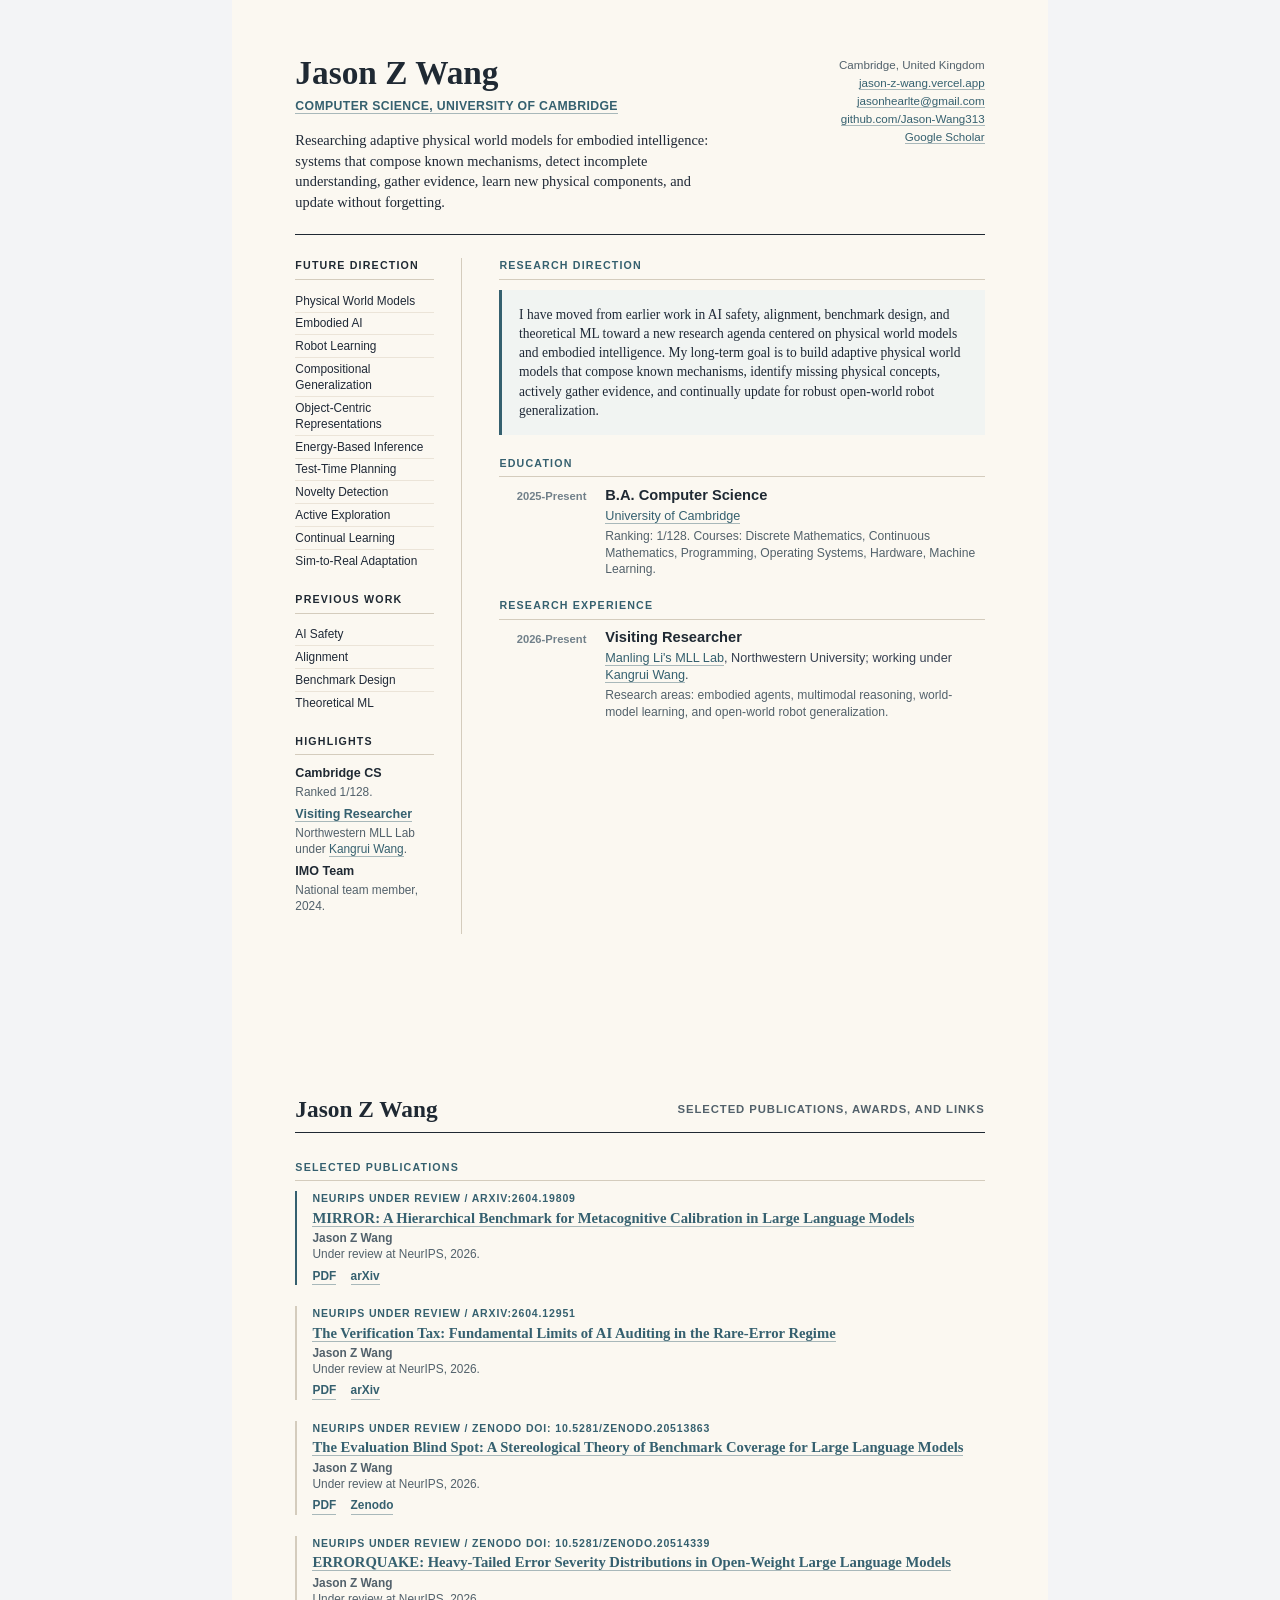
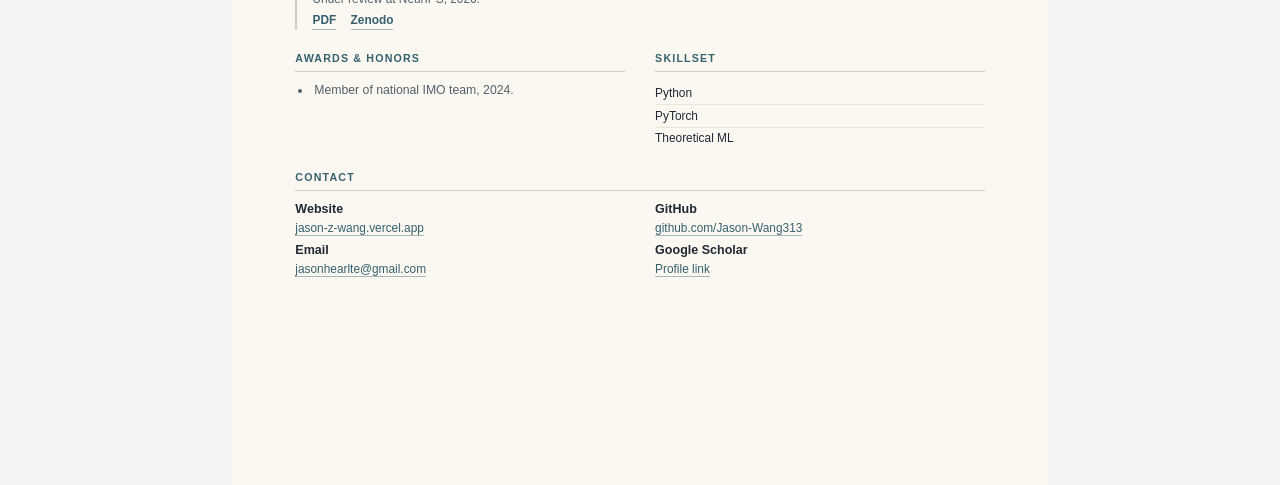
==== cv-pdf.html @ c8a4a0e2 "Add printable CV page" ====
<!DOCTYPE html>
<html lang="en">
<head>
  <meta charset="UTF-8" />
  <meta name="viewport" content="width=device-width, initial-scale=1.0" />
  <title>Jason Z Wang - PDF CV</title>
  <style>
    :root {
      --ink: #1f2933;
      --muted: #52616b;
      --quiet: #71808a;
      --line: #d4ccbd;
      --soft-line: #ebe4d8;
      --accent: #35606f;
      --accent-soft: #f1f4f2;
      --paper: #fbf8f1;
    }

    @page {
      size: Letter;
      margin: 0;
    }

    * {
      box-sizing: border-box;
    }

    html,
    body {
      margin: 0;
      background: #f3f4f6;
      color: var(--ink);
      font-family: Arial, Helvetica, sans-serif;
      font-size: 10.3pt;
      line-height: 1.36;
    }

    body {
      -webkit-print-color-adjust: exact;
      print-color-adjust: exact;
    }

    a {
      color: var(--accent);
      text-decoration: none;
      border-bottom: 0.45pt solid rgba(53, 96, 111, 0.42);
    }

    .sheet {
      width: 8.5in;
      height: 10.86in;
      margin: 0 auto;
      padding: 0.58in 0.66in 0.54in;
      background: var(--paper);
      overflow: hidden;
    }

    .masthead {
      display: grid;
      grid-template-columns: 1fr 61mm;
      gap: 12mm;
      align-items: start;
      padding-bottom: 5.8mm;
      border-bottom: 1.35pt solid var(--ink);
    }

    .name {
      margin: 0 0 2.4mm;
      font-family: Georgia, "Times New Roman", serif;
      font-size: 25pt;
      font-weight: 700;
      letter-spacing: 0;
      line-height: 1;
    }

    .subtitle {
      color: var(--accent);
      font-size: 9.2pt;
      font-weight: 700;
      letter-spacing: 0.03em;
      text-transform: uppercase;
      margin-bottom: 4.1mm;
    }

    .summary {
      max-width: 118mm;
      margin: 0;
      color: #1f2937;
      font-family: Georgia, "Times New Roman", serif;
      font-size: 10.8pt;
      line-height: 1.42;
    }

    .contact {
      color: var(--muted);
      font-size: 8.7pt;
      line-height: 1.55;
      text-align: right;
    }

    .grid {
      display: grid;
      grid-template-columns: 44mm 1fr;
      gap: 10mm;
      margin-top: 6.2mm;
    }

    .side {
      border-right: 0.8pt solid var(--line);
      padding-right: 7mm;
    }

    .section {
      margin: 0 0 5.4mm;
    }

    .section.tight {
      margin-bottom: 4.7mm;
    }

    .section-title {
      margin: 0 0 2.6mm;
      padding-bottom: 1.6mm;
      border-bottom: 0.8pt solid var(--line);
      color: var(--accent);
      font-size: 8pt;
      font-weight: 800;
      letter-spacing: 0.11em;
      text-transform: uppercase;
    }

    .side .section-title {
      color: var(--ink);
    }

    .tag-list,
    .plain-list {
      list-style: none;
      margin: 0;
      padding: 0;
    }

    .tag-list li {
      display: block;
      padding: 0.75mm 0;
      border-bottom: 0.45pt solid var(--soft-line);
      color: #1f2937;
      font-size: 8.9pt;
    }

    .tag-list li:last-child,
    .plain-list li:last-child {
      border-bottom: 0;
    }

    .plain-list li {
      margin: 0 0 1.65mm;
      color: var(--muted);
      font-size: 8.9pt;
    }

    .plain-list strong {
      display: block;
      color: var(--ink);
      font-size: 9.4pt;
      margin-bottom: 0.4mm;
    }

    .callout {
      padding: 4mm 4.4mm;
      border-left: 2.3pt solid var(--accent);
      background: var(--accent-soft);
    }

    .callout p {
      margin: 0;
      color: #1f2937;
      font-family: Georgia, "Times New Roman", serif;
      font-size: 10.15pt;
      line-height: 1.42;
    }

    .entry {
      display: grid;
      grid-template-columns: 23mm 1fr;
      gap: 5mm;
      margin-bottom: 5.2mm;
      break-inside: avoid;
      page-break-inside: avoid;
    }

    .date {
      color: var(--quiet);
      font-size: 8.4pt;
      font-weight: 700;
      text-align: right;
      padding-top: 0.55mm;
      white-space: nowrap;
    }

    .role {
      margin: 0 0 0.8mm;
      color: var(--ink);
      font-size: 11pt;
      font-weight: 800;
      line-height: 1.22;
    }

    .place {
      margin: 0 0 1mm;
      color: #374151;
      font-size: 9.5pt;
      line-height: 1.31;
    }

    .desc {
      margin: 0;
      color: var(--muted);
      font-size: 9.1pt;
      line-height: 1.36;
    }

    .pub {
      position: relative;
      margin-bottom: 5.4mm;
      padding-left: 4mm;
      border-left: 1.5pt solid var(--line);
      break-inside: avoid;
      page-break-inside: avoid;
    }

    .pub.featured {
      border-left-color: var(--accent);
    }

    .pub-label {
      margin: 0 0 0.9mm;
      color: var(--accent);
      font-size: 7.9pt;
      font-weight: 800;
      letter-spacing: 0.08em;
      text-transform: uppercase;
    }

    .pub-title {
      margin: 0 0 1.1mm;
      color: var(--ink);
      font-family: Georgia, "Times New Roman", serif;
      font-size: 11pt;
      font-weight: 700;
      line-height: 1.25;
    }

    .authors,
    .venue,
    .links {
      color: var(--muted);
      font-size: 8.9pt;
      line-height: 1.34;
    }

    .links {
      margin-top: 1.5mm;
      display: flex;
      gap: 3.8mm;
      flex-wrap: wrap;
      font-weight: 700;
    }

    .award-list {
      margin: 0;
      padding-left: 4.5mm;
      color: var(--muted);
      font-size: 9.2pt;
    }

    .award-list li {
      margin-bottom: 2mm;
      padding-left: 0.5mm;
    }

    .page-kicker {
      display: flex;
      align-items: center;
      justify-content: space-between;
      gap: 8mm;
      margin-bottom: 7mm;
      padding-bottom: 2.8mm;
      border-bottom: 1.1pt solid var(--ink);
    }

    .page-kicker h1 {
      margin: 0;
      font-family: Georgia, "Times New Roman", serif;
      font-size: 17.5pt;
      line-height: 1;
    }

    .page-kicker span {
      color: var(--muted);
      font-size: 8.5pt;
      font-weight: 700;
      letter-spacing: 0.08em;
      text-transform: uppercase;
    }

    .two-col {
      display: grid;
      grid-template-columns: 1fr 1fr;
      gap: 8mm;
    }

    @media print {
      html,
      body {
        background: white;
      }

      .sheet {
        margin: 0;
      }
    }
  </style>
</head>
<body>
  <article class="sheet">
    <header class="masthead">
      <div>
        <h1 class="name">Jason Z Wang</h1>
        <div class="subtitle"><a href="https://www.undergraduate.study.cam.ac.uk/courses/computer-science-ba-hons-meng">Computer Science, University of Cambridge</a></div>
        <p class="summary">
          Researching adaptive physical world models for embodied intelligence: systems that compose known mechanisms, detect incomplete understanding, gather evidence, learn new physical components, and update without forgetting.
        </p>
      </div>
      <div class="contact">
        Cambridge, United Kingdom<br />
        <a href="https://jason-z-wang.vercel.app">jason-z-wang.vercel.app</a><br />
        <a href="mailto:jasonhearlte@gmail.com">jasonhearlte@gmail.com</a><br />
        <a href="https://github.com/Jason-Wang313">github.com/Jason-Wang313</a><br />
        <a href="https://scholar.google.co.uk/citations?user=YOpva8IAAAAJ&amp;hl=en">Google Scholar</a>
      </div>
    </header>

    <div class="grid">
      <aside class="side">
        <section class="section">
          <h2 class="section-title">Future Direction</h2>
          <ul class="tag-list">
            <li>Physical World Models</li>
            <li>Embodied AI</li>
            <li>Robot Learning</li>
            <li>Compositional Generalization</li>
            <li>Object-Centric Representations</li>
            <li>Energy-Based Inference</li>
            <li>Test-Time Planning</li>
            <li>Novelty Detection</li>
            <li>Active Exploration</li>
            <li>Continual Learning</li>
            <li>Sim-to-Real Adaptation</li>
          </ul>
        </section>

        <section class="section">
          <h2 class="section-title">Previous Work</h2>
          <ul class="tag-list">
            <li>AI Safety</li>
            <li>Alignment</li>
            <li>Benchmark Design</li>
            <li>Theoretical ML</li>
          </ul>
        </section>

        <section class="section">
          <h2 class="section-title">Highlights</h2>
          <ul class="plain-list">
            <li><strong>Cambridge CS</strong>Ranked 1/128.</li>
            <li><strong><a href="https://www.mll.lab.northwestern.edu/">Visiting Researcher</a></strong>Northwestern MLL Lab under <a href="https://jameskrw.github.io/">Kangrui Wang</a>.</li>
            <li><strong>IMO Team</strong>National team member, 2024.</li>
          </ul>
        </section>

      </aside>

      <main>
        <section class="section">
          <h2 class="section-title">Research Direction</h2>
          <div class="callout">
            <p>
              I have moved from earlier work in AI safety, alignment, benchmark design, and theoretical ML toward a new research agenda centered on physical world models and embodied intelligence. My long-term goal is to build adaptive physical world models that compose known mechanisms, identify missing physical concepts, actively gather evidence, and continually update for robust open-world robot generalization.
            </p>
          </div>
        </section>

        <section class="section">
          <h2 class="section-title">Education</h2>
          <div class="entry">
            <div class="date">2025-Present</div>
            <div>
              <p class="role">B.A. Computer Science</p>
              <p class="place"><a href="https://www.undergraduate.study.cam.ac.uk/?ucam-ref=global-header">University of Cambridge</a></p>
              <p class="desc">Ranking: 1/128. Courses: Discrete Mathematics, Continuous Mathematics, Programming, Operating Systems, Hardware, Machine Learning.</p>
            </div>
          </div>
        </section>

        <section class="section">
          <h2 class="section-title">Research Experience</h2>
          <div class="entry">
            <div class="date">2026-Present</div>
            <div>
              <p class="role">Visiting Researcher</p>
              <p class="place"><a href="https://www.mll.lab.northwestern.edu/">Manling Li's MLL Lab</a>, Northwestern University; working under <a href="https://jameskrw.github.io/">Kangrui Wang</a>.</p>
              <p class="desc">Research areas: embodied agents, multimodal reasoning, world-model learning, and open-world robot generalization.</p>
            </div>
          </div>
        </section>
      </main>
    </div>
  </article>

  <article class="sheet">
    <header class="page-kicker">
      <h1>Jason Z Wang</h1>
      <span>Selected Publications, Awards, and Links</span>
    </header>

    <section class="section">
      <h2 class="section-title">Selected Publications</h2>

      <article class="pub featured">
        <p class="pub-label">NeurIPS under review / arXiv:2604.19809</p>
        <p class="pub-title"><a href="https://arxiv.org/pdf/2604.19809">MIRROR: A Hierarchical Benchmark for Metacognitive Calibration in Large Language Models</a></p>
        <div class="authors"><strong>Jason Z Wang</strong></div>
        <div class="venue">Under review at NeurIPS, 2026.</div>
        <div class="links">
          <a href="https://arxiv.org/pdf/2604.19809">PDF</a>
          <a href="https://arxiv.org/abs/2604.19809">arXiv</a>
        </div>
      </article>

      <article class="pub">
        <p class="pub-label">NeurIPS under review / arXiv:2604.12951</p>
        <p class="pub-title"><a href="https://arxiv.org/pdf/2604.12951">The Verification Tax: Fundamental Limits of AI Auditing in the Rare-Error Regime</a></p>
        <div class="authors"><strong>Jason Z Wang</strong></div>
        <div class="venue">Under review at NeurIPS, 2026.</div>
        <div class="links">
          <a href="https://arxiv.org/pdf/2604.12951">PDF</a>
          <a href="https://arxiv.org/abs/2604.12951">arXiv</a>
        </div>
      </article>

      <article class="pub">
        <p class="pub-label">NeurIPS under review / Zenodo DOI: 10.5281/zenodo.20513863</p>
        <p class="pub-title"><a href="https://zenodo.org/records/20513863/preview/stereology.pdf?include_deleted=0">The Evaluation Blind Spot: A Stereological Theory of Benchmark Coverage for Large Language Models</a></p>
        <div class="authors"><strong>Jason Z Wang</strong></div>
        <div class="venue">Under review at NeurIPS, 2026.</div>
        <div class="links">
          <a href="https://zenodo.org/records/20513863/preview/stereology.pdf?include_deleted=0">PDF</a>
          <a href="https://zenodo.org/records/20513863">Zenodo</a>
        </div>
      </article>

      <article class="pub">
        <p class="pub-label">NeurIPS under review / Zenodo DOI: 10.5281/zenodo.20514339</p>
        <p class="pub-title"><a href="https://zenodo.org/records/20514339/preview/errorquake.pdf?include_deleted=0">ERRORQUAKE: Heavy-Tailed Error Severity Distributions in Open-Weight Large Language Models</a></p>
        <div class="authors"><strong>Jason Z Wang</strong></div>
        <div class="venue">Under review at NeurIPS, 2026.</div>
        <div class="links">
          <a href="https://zenodo.org/records/20514339/preview/errorquake.pdf?include_deleted=0">PDF</a>
          <a href="https://zenodo.org/records/20514339">Zenodo</a>
        </div>
      </article>
    </section>

    <div class="two-col">
      <section class="section">
        <h2 class="section-title">Awards &amp; Honors</h2>
        <ul class="award-list">
          <li>Member of national IMO team, 2024.</li>
        </ul>
      </section>

      <section class="section">
        <h2 class="section-title">SKILLSET</h2>
        <ul class="tag-list">
          <li>Python</li>
          <li>PyTorch</li>
          <li>Theoretical ML</li>
        </ul>
      </section>
    </div>

    <section class="section">
      <h2 class="section-title">Contact</h2>
      <div class="two-col">
        <ul class="plain-list">
          <li><strong>Website</strong><a href="https://jason-z-wang.vercel.app">jason-z-wang.vercel.app</a></li>
          <li><strong>Email</strong><a href="mailto:jasonhearlte@gmail.com">jasonhearlte@gmail.com</a></li>
        </ul>
        <ul class="plain-list">
          <li><strong>GitHub</strong><a href="https://github.com/Jason-Wang313">github.com/Jason-Wang313</a></li>
          <li><strong>Google Scholar</strong><a href="https://scholar.google.co.uk/citations?user=YOpva8IAAAAJ&amp;hl=en">Profile link</a></li>
        </ul>
      </div>
    </section>

  </article>
</body>
</html>
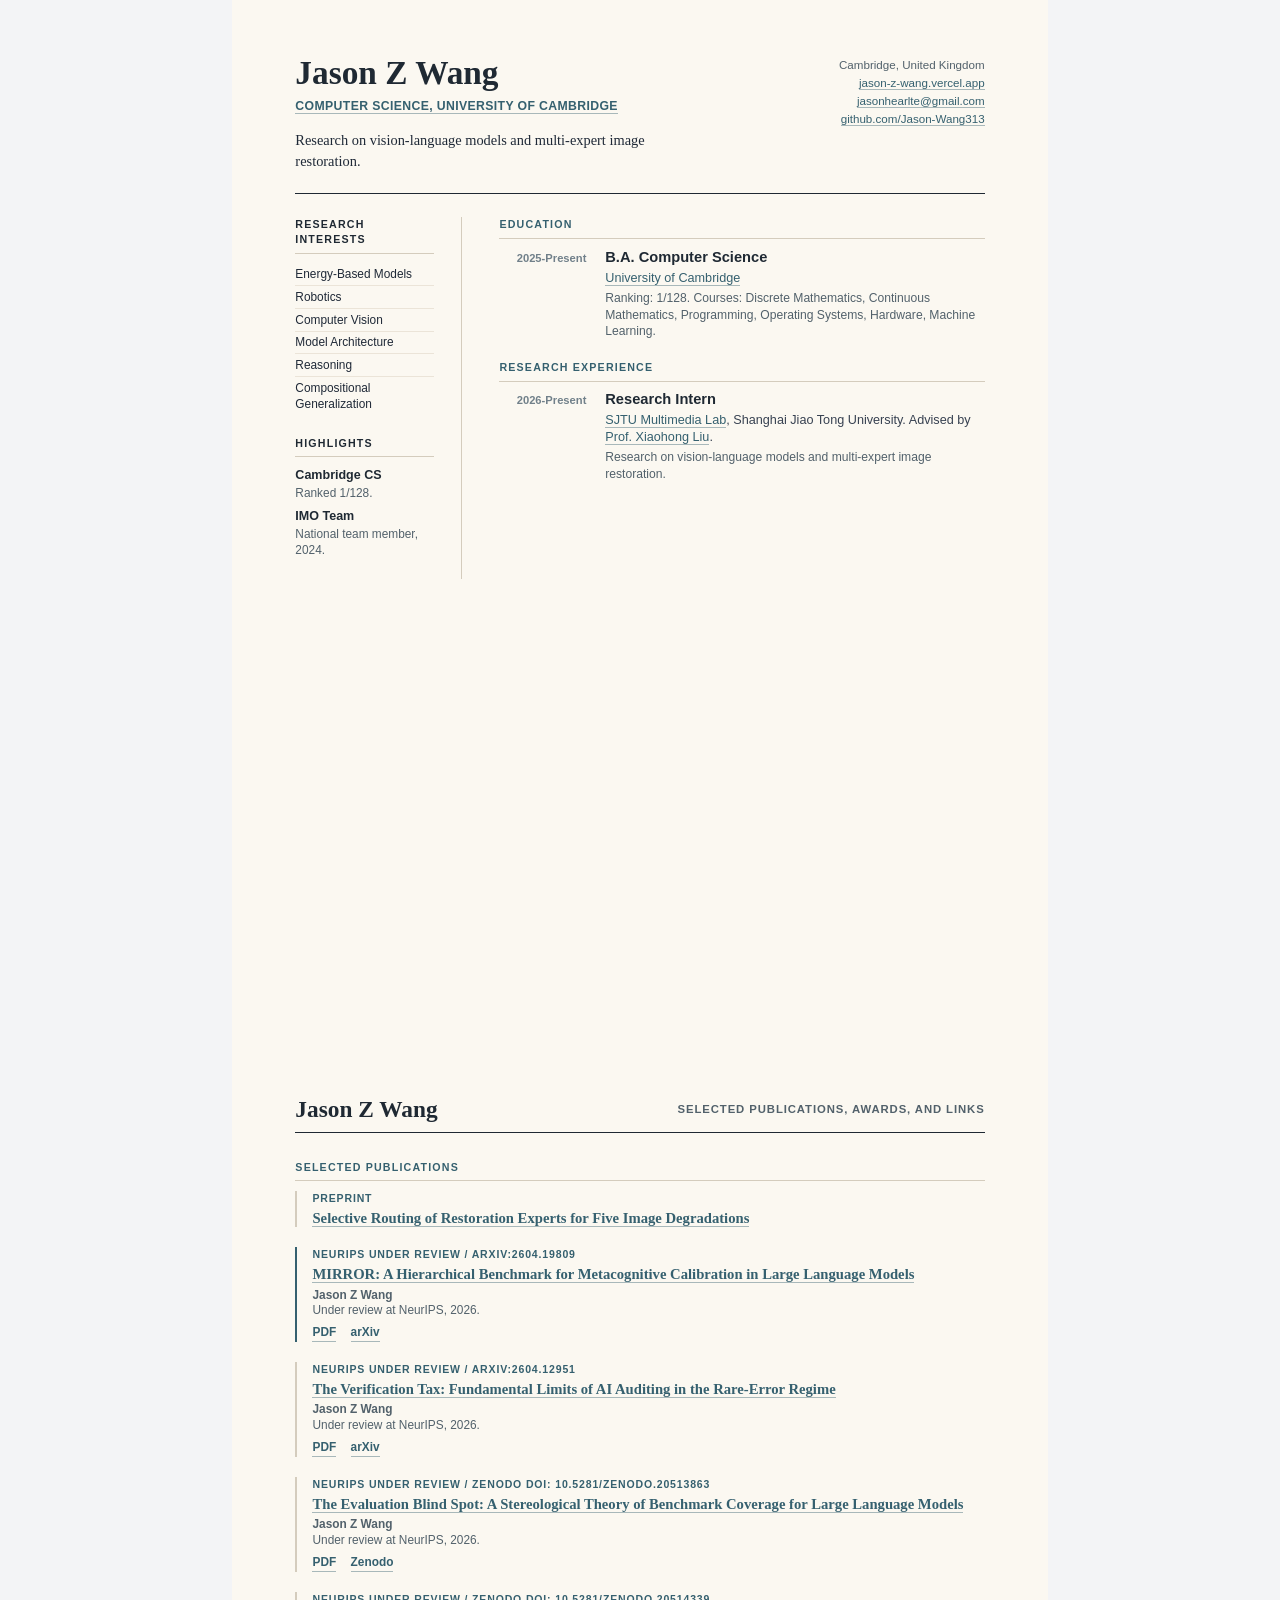
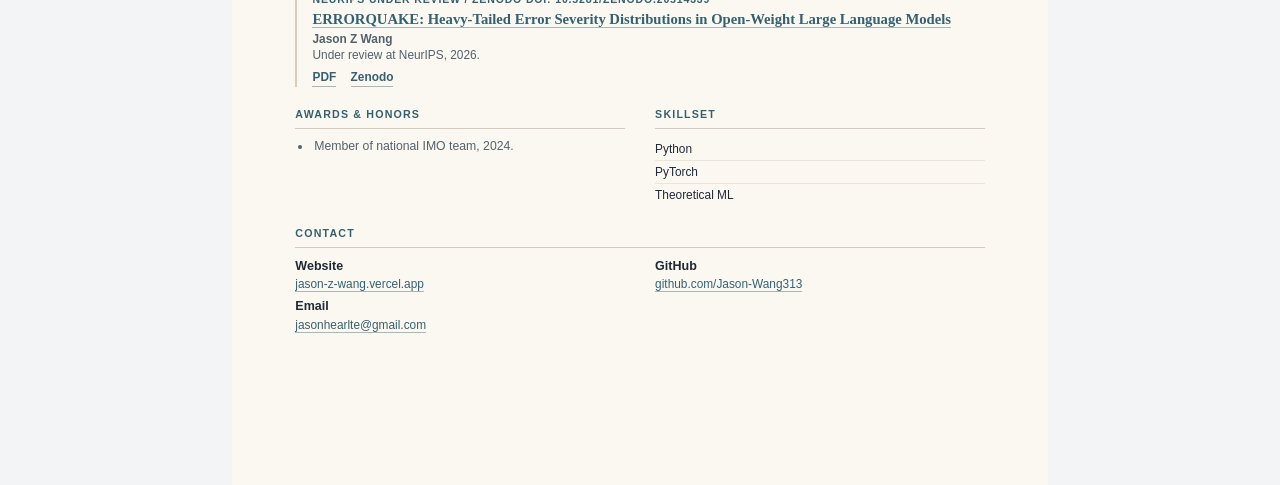
==== commit be2f6fe1: "Update research profile and add restoration preprint" ====
--- a/cv-pdf.html
+++ b/cv-pdf.html
@@ -328,45 +328,27 @@
       <div>
         <h1 class="name">Jason Z Wang</h1>
         <div class="subtitle"><a href="https://www.undergraduate.study.cam.ac.uk/courses/computer-science-ba-hons-meng">Computer Science, University of Cambridge</a></div>
-        <p class="summary">
-          Researching adaptive physical world models for embodied intelligence: systems that compose known mechanisms, detect incomplete understanding, gather evidence, learn new physical components, and update without forgetting.
-        </p>
+        <p class="summary">Research on vision-language models and multi-expert image restoration.</p>
       </div>
       <div class="contact">
         Cambridge, United Kingdom<br />
         <a href="https://jason-z-wang.vercel.app">jason-z-wang.vercel.app</a><br />
         <a href="mailto:jasonhearlte@gmail.com">jasonhearlte@gmail.com</a><br />
         <a href="https://github.com/Jason-Wang313">github.com/Jason-Wang313</a><br />
-        <a href="https://scholar.google.co.uk/citations?user=YOpva8IAAAAJ&amp;hl=en">Google Scholar</a>
       </div>
     </header>
 
     <div class="grid">
       <aside class="side">
-        <section class="section">
-          <h2 class="section-title">Future Direction</h2>
+                <section class="section">
+          <h2 class="section-title">Research Interests</h2>
           <ul class="tag-list">
-            <li>Physical World Models</li>
-            <li>Embodied AI</li>
-            <li>Robot Learning</li>
+            <li>Energy-Based Models</li>
+            <li>Robotics</li>
+            <li>Computer Vision</li>
+            <li>Model Architecture</li>
+            <li>Reasoning</li>
             <li>Compositional Generalization</li>
-            <li>Object-Centric Representations</li>
-            <li>Energy-Based Inference</li>
-            <li>Test-Time Planning</li>
-            <li>Novelty Detection</li>
-            <li>Active Exploration</li>
-            <li>Continual Learning</li>
-            <li>Sim-to-Real Adaptation</li>
-          </ul>
-        </section>
-
-        <section class="section">
-          <h2 class="section-title">Previous Work</h2>
-          <ul class="tag-list">
-            <li>AI Safety</li>
-            <li>Alignment</li>
-            <li>Benchmark Design</li>
-            <li>Theoretical ML</li>
           </ul>
         </section>
 
@@ -374,7 +356,6 @@
           <h2 class="section-title">Highlights</h2>
           <ul class="plain-list">
             <li><strong>Cambridge CS</strong>Ranked 1/128.</li>
-            <li><strong><a href="https://www.mll.lab.northwestern.edu/">Visiting Researcher</a></strong>Northwestern MLL Lab under <a href="https://jameskrw.github.io/">Kangrui Wang</a>.</li>
             <li><strong>IMO Team</strong>National team member, 2024.</li>
           </ul>
         </section>
@@ -382,14 +363,6 @@
       </aside>
 
       <main>
-        <section class="section">
-          <h2 class="section-title">Research Direction</h2>
-          <div class="callout">
-            <p>
-              I have moved from earlier work in AI safety, alignment, benchmark design, and theoretical ML toward a new research agenda centered on physical world models and embodied intelligence. My long-term goal is to build adaptive physical world models that compose known mechanisms, identify missing physical concepts, actively gather evidence, and continually update for robust open-world robot generalization.
-            </p>
-          </div>
-        </section>
 
         <section class="section">
           <h2 class="section-title">Education</h2>
@@ -408,9 +381,9 @@
           <div class="entry">
             <div class="date">2026-Present</div>
             <div>
-              <p class="role">Visiting Researcher</p>
-              <p class="place"><a href="https://www.mll.lab.northwestern.edu/">Manling Li's MLL Lab</a>, Northwestern University; working under <a href="https://jameskrw.github.io/">Kangrui Wang</a>.</p>
-              <p class="desc">Research areas: embodied agents, multimodal reasoning, world-model learning, and open-world robot generalization.</p>
+              <p class="role">Research Intern</p>
+              <p class="place"><a href="https://multimedia.sjtu.edu.cn/">SJTU Multimedia Lab</a>, Shanghai Jiao Tong University. Advised by <a href="https://jhc.sjtu.edu.cn/~xiaohongliu/">Prof. Xiaohong Liu</a>.</p>
+              <p class="desc">Research on vision-language models and multi-expert image restoration.</p>
             </div>
           </div>
         </section>
@@ -426,6 +399,10 @@
 
     <section class="section">
       <h2 class="section-title">Selected Publications</h2>
+          <article class="pub">
+            <p class="pub-label">Preprint</p>
+            <p class="pub-title"><a href="papers/selective-routing-image-restoration.pdf">Selective Routing of Restoration Experts for Five Image Degradations</a></p>
+          </article>
 
       <article class="pub featured">
         <p class="pub-label">NeurIPS under review / arXiv:2604.19809</p>
@@ -499,7 +476,6 @@
         </ul>
         <ul class="plain-list">
           <li><strong>GitHub</strong><a href="https://github.com/Jason-Wang313">github.com/Jason-Wang313</a></li>
-          <li><strong>Google Scholar</strong><a href="https://scholar.google.co.uk/citations?user=YOpva8IAAAAJ&amp;hl=en">Profile link</a></li>
         </ul>
       </div>
     </section>
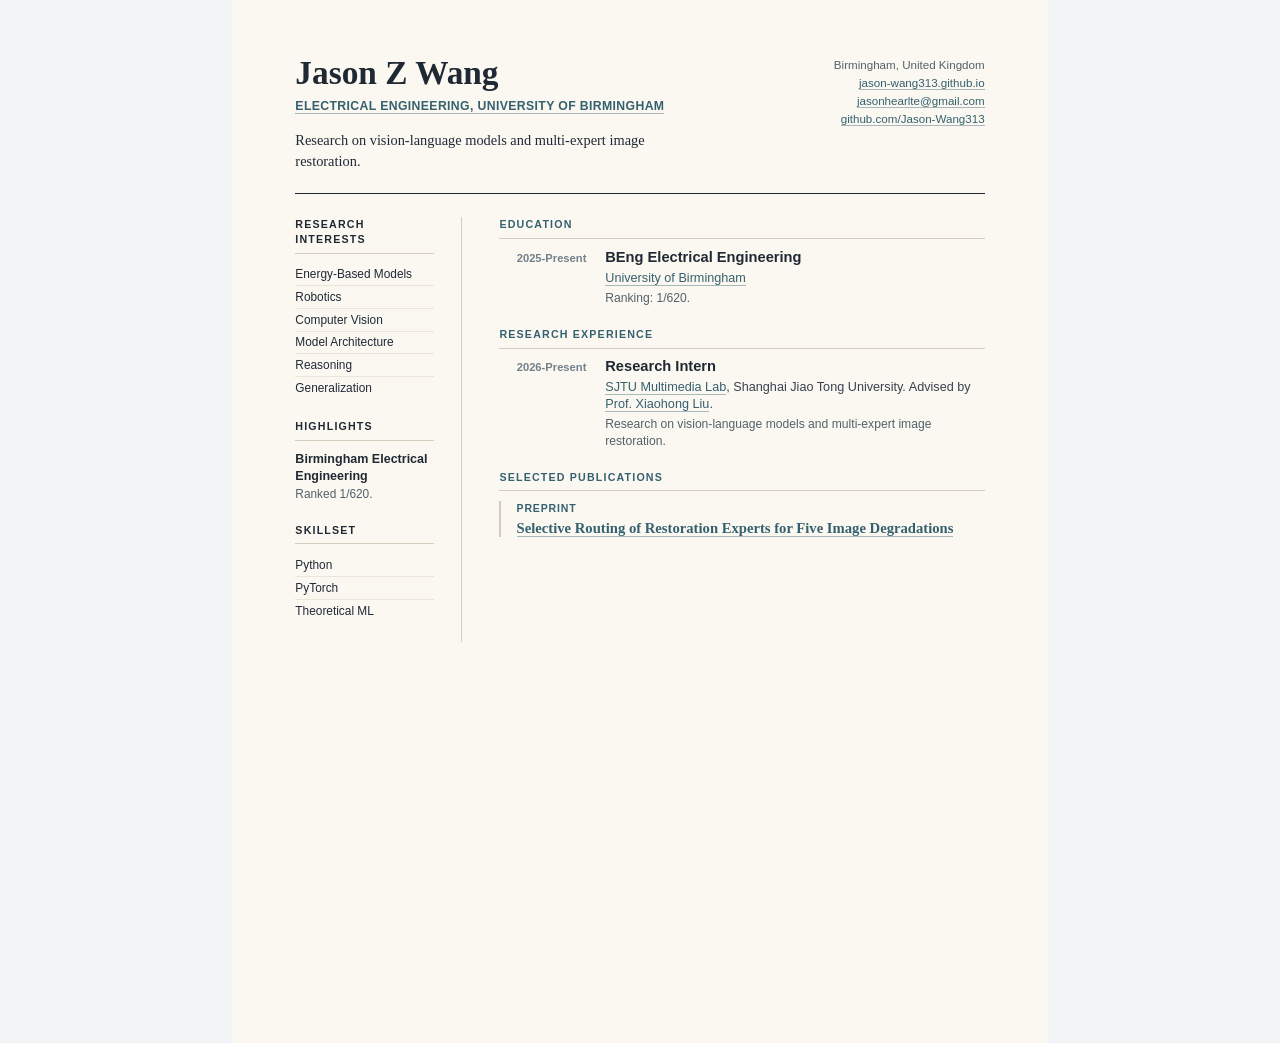
==== commit b2a01a8a: "Correct Birmingham affiliation and simplify publications" ====
--- a/cv-pdf.html
+++ b/cv-pdf.html
@@ -327,12 +327,12 @@
     <header class="masthead">
       <div>
         <h1 class="name">Jason Z Wang</h1>
-        <div class="subtitle"><a href="https://www.undergraduate.study.cam.ac.uk/courses/computer-science-ba-hons-meng">Computer Science, University of Cambridge</a></div>
+        <div class="subtitle"><a href="https://www.birmingham.ac.uk/study/undergraduate/subjects/electronic-electrical-and-systems-engineering-courses/electronic-electrical-engineering-beng">Electrical Engineering, University of Birmingham</a></div>
         <p class="summary">Research on vision-language models and multi-expert image restoration.</p>
       </div>
       <div class="contact">
-        Cambridge, United Kingdom<br />
-        <a href="https://jason-z-wang.vercel.app">jason-z-wang.vercel.app</a><br />
+        Birmingham, United Kingdom<br />
+        <a href="https://jason-wang313.github.io">jason-wang313.github.io</a><br />
         <a href="mailto:jasonhearlte@gmail.com">jasonhearlte@gmail.com</a><br />
         <a href="https://github.com/Jason-Wang313">github.com/Jason-Wang313</a><br />
       </div>
@@ -348,18 +348,25 @@
             <li>Computer Vision</li>
             <li>Model Architecture</li>
             <li>Reasoning</li>
-            <li>Compositional Generalization</li>
+            <li>Generalization</li>
           </ul>
         </section>
 
         <section class="section">
           <h2 class="section-title">Highlights</h2>
           <ul class="plain-list">
-            <li><strong>Cambridge CS</strong>Ranked 1/128.</li>
-            <li><strong>IMO Team</strong>National team member, 2024.</li>
+            <li><strong>Birmingham Electrical Engineering</strong>Ranked 1/620.</li>
           </ul>
         </section>
 
+        <section class="section">
+          <h2 class="section-title">Skillset</h2>
+          <ul class="tag-list">
+            <li>Python</li>
+            <li>PyTorch</li>
+            <li>Theoretical ML</li>
+          </ul>
+        </section>
       </aside>
 
       <main>
@@ -369,9 +376,9 @@
           <div class="entry">
             <div class="date">2025-Present</div>
             <div>
-              <p class="role">B.A. Computer Science</p>
-              <p class="place"><a href="https://www.undergraduate.study.cam.ac.uk/?ucam-ref=global-header">University of Cambridge</a></p>
-              <p class="desc">Ranking: 1/128. Courses: Discrete Mathematics, Continuous Mathematics, Programming, Operating Systems, Hardware, Machine Learning.</p>
+              <p class="role">BEng Electrical Engineering</p>
+              <p class="place"><a href="https://www.birmingham.ac.uk/study/undergraduate/subjects/electronic-electrical-and-systems-engineering-courses/electronic-electrical-engineering-beng">University of Birmingham</a></p>
+              <p class="desc">Ranking: 1/620.</p>
             </div>
           </div>
         </section>
@@ -387,99 +394,15 @@
             </div>
           </div>
         </section>
-      </main>
-    </div>
-  </article>
-
-  <article class="sheet">
-    <header class="page-kicker">
-      <h1>Jason Z Wang</h1>
-      <span>Selected Publications, Awards, and Links</span>
-    </header>
-
-    <section class="section">
-      <h2 class="section-title">Selected Publications</h2>
+        <section class="section">
+          <h2 class="section-title">Selected Publications</h2>
           <article class="pub">
             <p class="pub-label">Preprint</p>
             <p class="pub-title"><a href="papers/selective-routing-image-restoration.pdf">Selective Routing of Restoration Experts for Five Image Degradations</a></p>
           </article>
-
-      <article class="pub featured">
-        <p class="pub-label">NeurIPS under review / arXiv:2604.19809</p>
-        <p class="pub-title"><a href="https://arxiv.org/pdf/2604.19809">MIRROR: A Hierarchical Benchmark for Metacognitive Calibration in Large Language Models</a></p>
-        <div class="authors"><strong>Jason Z Wang</strong></div>
-        <div class="venue">Under review at NeurIPS, 2026.</div>
-        <div class="links">
-          <a href="https://arxiv.org/pdf/2604.19809">PDF</a>
-          <a href="https://arxiv.org/abs/2604.19809">arXiv</a>
-        </div>
-      </article>
-
-      <article class="pub">
-        <p class="pub-label">NeurIPS under review / arXiv:2604.12951</p>
-        <p class="pub-title"><a href="https://arxiv.org/pdf/2604.12951">The Verification Tax: Fundamental Limits of AI Auditing in the Rare-Error Regime</a></p>
-        <div class="authors"><strong>Jason Z Wang</strong></div>
-        <div class="venue">Under review at NeurIPS, 2026.</div>
-        <div class="links">
-          <a href="https://arxiv.org/pdf/2604.12951">PDF</a>
-          <a href="https://arxiv.org/abs/2604.12951">arXiv</a>
-        </div>
-      </article>
-
-      <article class="pub">
-        <p class="pub-label">NeurIPS under review / Zenodo DOI: 10.5281/zenodo.20513863</p>
-        <p class="pub-title"><a href="https://zenodo.org/records/20513863/preview/stereology.pdf?include_deleted=0">The Evaluation Blind Spot: A Stereological Theory of Benchmark Coverage for Large Language Models</a></p>
-        <div class="authors"><strong>Jason Z Wang</strong></div>
-        <div class="venue">Under review at NeurIPS, 2026.</div>
-        <div class="links">
-          <a href="https://zenodo.org/records/20513863/preview/stereology.pdf?include_deleted=0">PDF</a>
-          <a href="https://zenodo.org/records/20513863">Zenodo</a>
-        </div>
-      </article>
-
-      <article class="pub">
-        <p class="pub-label">NeurIPS under review / Zenodo DOI: 10.5281/zenodo.20514339</p>
-        <p class="pub-title"><a href="https://zenodo.org/records/20514339/preview/errorquake.pdf?include_deleted=0">ERRORQUAKE: Heavy-Tailed Error Severity Distributions in Open-Weight Large Language Models</a></p>
-        <div class="authors"><strong>Jason Z Wang</strong></div>
-        <div class="venue">Under review at NeurIPS, 2026.</div>
-        <div class="links">
-          <a href="https://zenodo.org/records/20514339/preview/errorquake.pdf?include_deleted=0">PDF</a>
-          <a href="https://zenodo.org/records/20514339">Zenodo</a>
-        </div>
-      </article>
-    </section>
-
-    <div class="two-col">
-      <section class="section">
-        <h2 class="section-title">Awards &amp; Honors</h2>
-        <ul class="award-list">
-          <li>Member of national IMO team, 2024.</li>
-        </ul>
-      </section>
-
-      <section class="section">
-        <h2 class="section-title">SKILLSET</h2>
-        <ul class="tag-list">
-          <li>Python</li>
-          <li>PyTorch</li>
-          <li>Theoretical ML</li>
-        </ul>
-      </section>
+        </section>
+      </main>
     </div>
-
-    <section class="section">
-      <h2 class="section-title">Contact</h2>
-      <div class="two-col">
-        <ul class="plain-list">
-          <li><strong>Website</strong><a href="https://jason-z-wang.vercel.app">jason-z-wang.vercel.app</a></li>
-          <li><strong>Email</strong><a href="mailto:jasonhearlte@gmail.com">jasonhearlte@gmail.com</a></li>
-        </ul>
-        <ul class="plain-list">
-          <li><strong>GitHub</strong><a href="https://github.com/Jason-Wang313">github.com/Jason-Wang313</a></li>
-        </ul>
-      </div>
-    </section>
-
   </article>
 </body>
 </html>
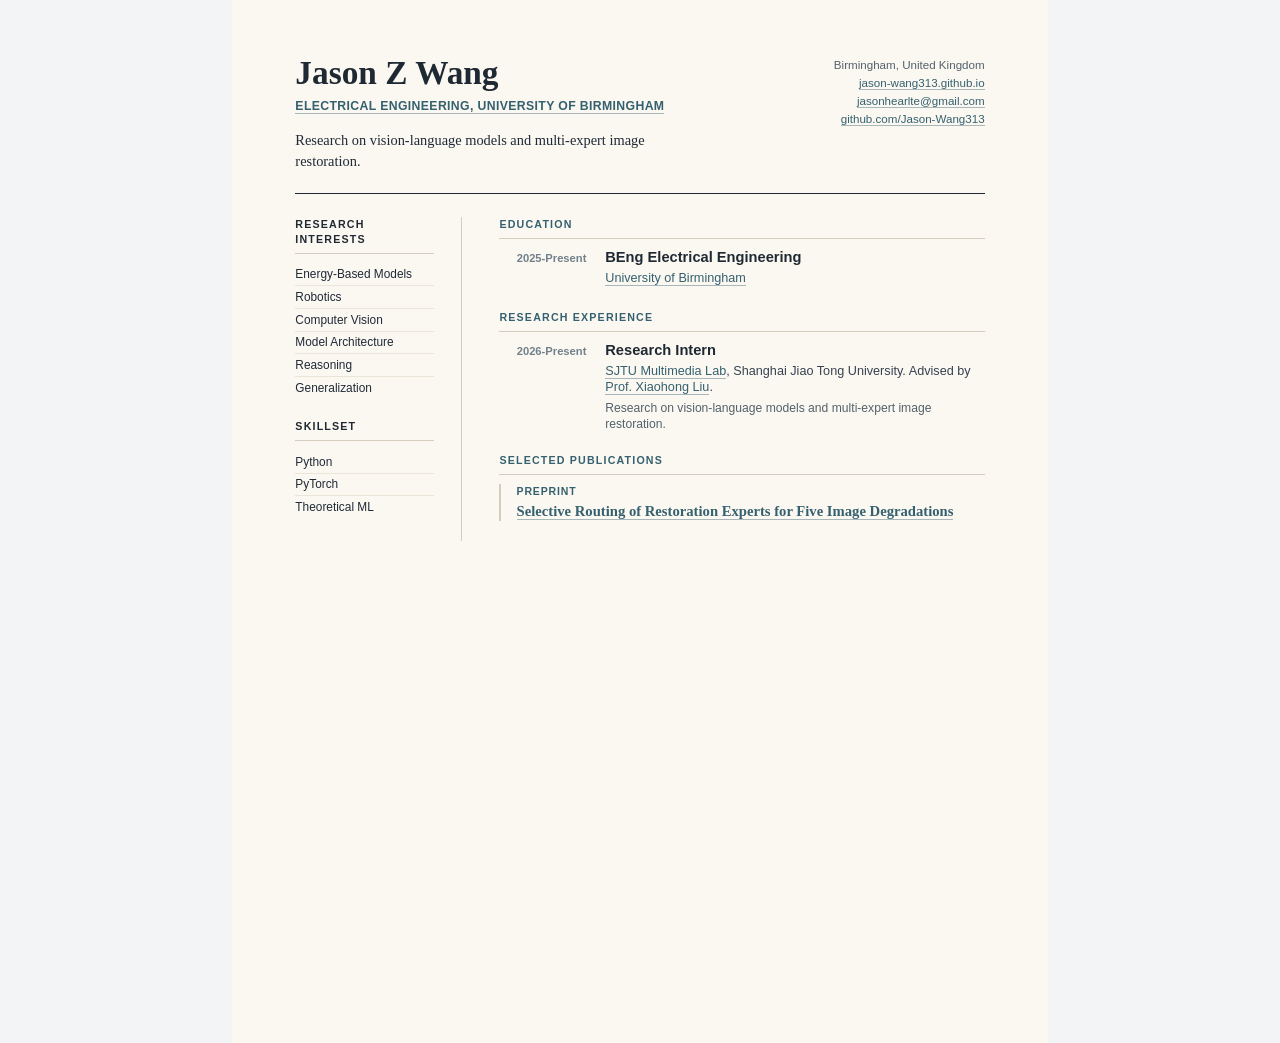
==== commit c625f0ee: "Remove education ranking and highlights" ====
--- a/cv-pdf.html
+++ b/cv-pdf.html
@@ -353,13 +353,6 @@
         </section>
 
         <section class="section">
-          <h2 class="section-title">Highlights</h2>
-          <ul class="plain-list">
-            <li><strong>Birmingham Electrical Engineering</strong>Ranked 1/620.</li>
-          </ul>
-        </section>
-
-        <section class="section">
           <h2 class="section-title">Skillset</h2>
           <ul class="tag-list">
             <li>Python</li>
@@ -378,7 +371,6 @@
             <div>
               <p class="role">BEng Electrical Engineering</p>
               <p class="place"><a href="https://www.birmingham.ac.uk/study/undergraduate/subjects/electronic-electrical-and-systems-engineering-courses/electronic-electrical-engineering-beng">University of Birmingham</a></p>
-              <p class="desc">Ranking: 1/620.</p>
             </div>
           </div>
         </section>
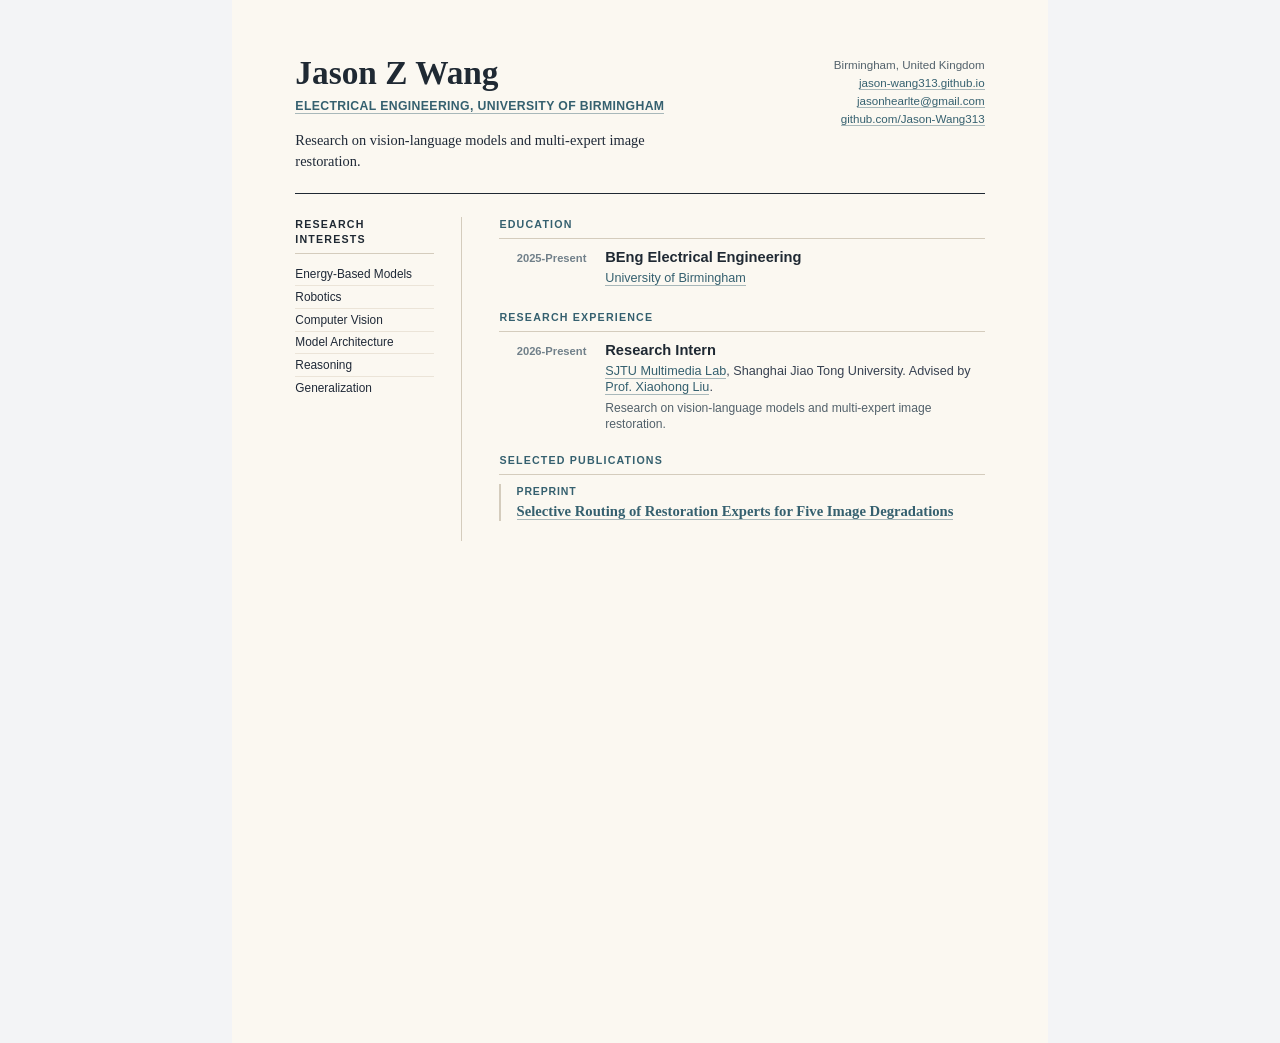
==== commit bd970e04: "Remove skillset from CV" ====
--- a/cv-pdf.html
+++ b/cv-pdf.html
@@ -349,15 +349,6 @@
             <li>Model Architecture</li>
             <li>Reasoning</li>
             <li>Generalization</li>
-          </ul>
-        </section>
-
-        <section class="section">
-          <h2 class="section-title">Skillset</h2>
-          <ul class="tag-list">
-            <li>Python</li>
-            <li>PyTorch</li>
-            <li>Theoretical ML</li>
           </ul>
         </section>
       </aside>
